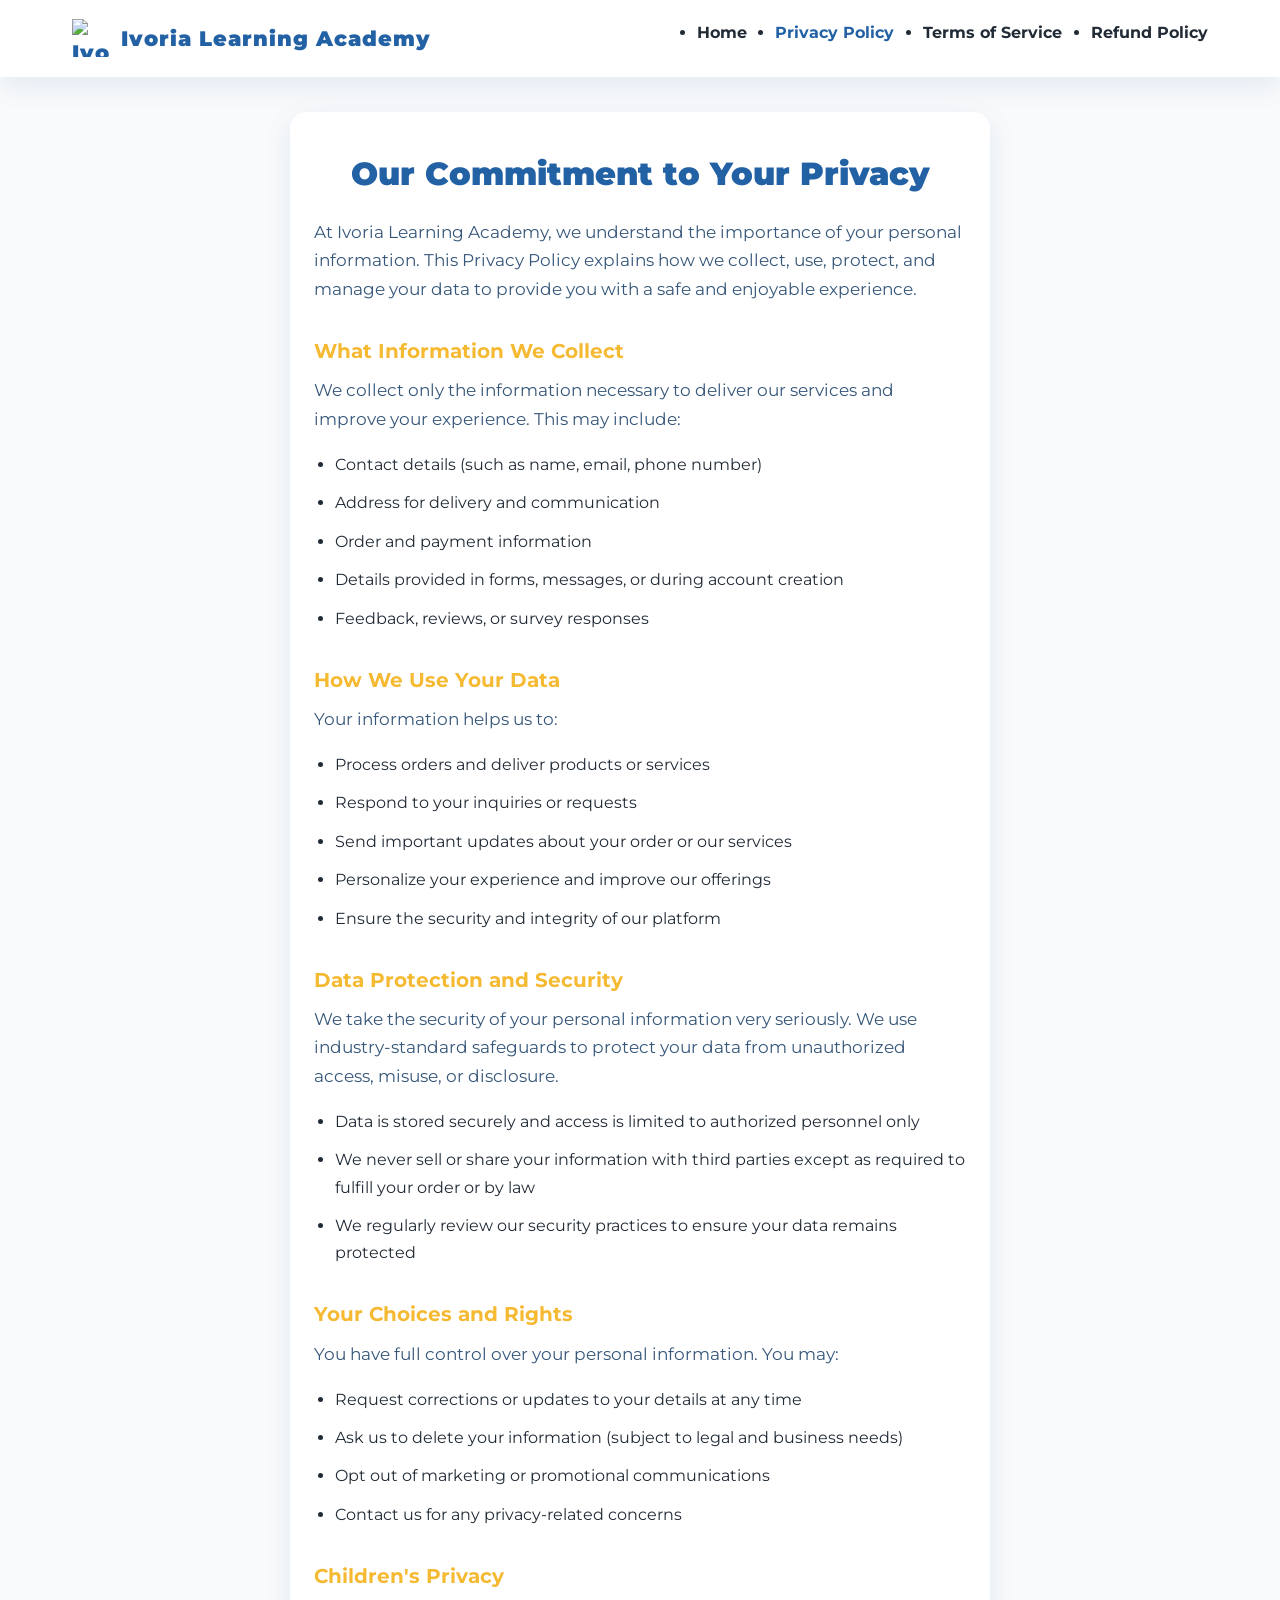
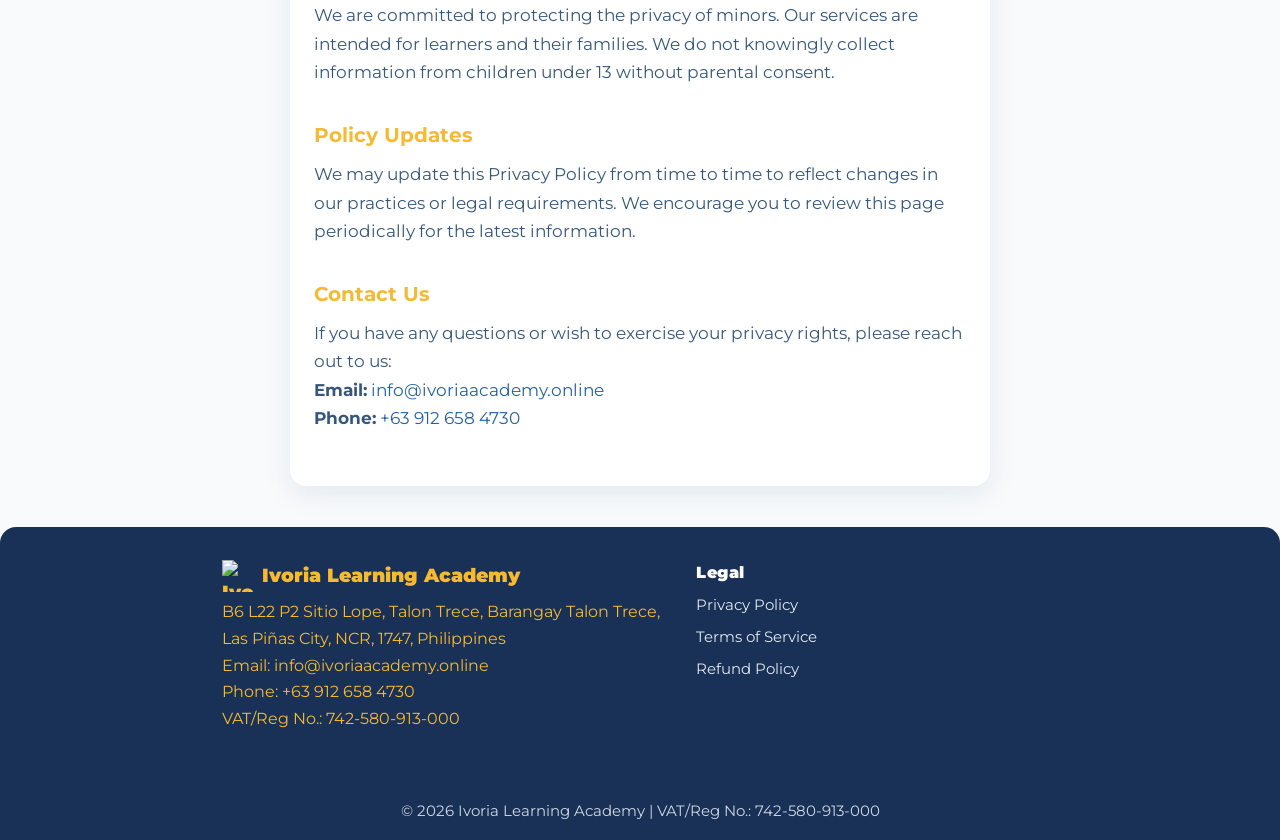
==== privacy-policy.html @ c149a13b "Create privacy-policy.html" ====
<!DOCTYPE html>
<html lang="en">
<head>
  <meta charset="UTF-8" />
  <meta name="viewport" content="width=device-width, initial-scale=1.0" />
  <title>Privacy Policy | Ivoria Learning Academy</title>
  <link rel="icon" type="image/png" href="image/FAVICON.png" />
  <link href="https://fonts.googleapis.com/css2?family=Montserrat:wght@400;700;900&display=swap" rel="stylesheet" />
  <style>
    :root {
      --primary: #2361a5;
      --accent: #f5b932;
      --background: #f9fafb;
      --white: #fff;
      --footer-bg: #193157;
      --radius: 1rem;
      --shadow: 0 8px 28px 0 rgba(35,97,165,0.11);
    }
    * { box-sizing: border-box; margin: 0; padding: 0; }
    body {
      font-family: 'Montserrat', Arial, sans-serif;
      background: var(--background);
      color: #212b36;
      min-height: 100vh;
      line-height: 1.7;
    }
    a { color: var(--primary); text-decoration: none; }
    a:hover { color: var(--accent); }
    header {
      width: 100%; background: var(--white); box-shadow: var(--shadow);
      position: sticky; top: 0; z-index: 99;
    }
    .nav {
      display: flex; align-items: center; justify-content: space-between;
      max-width: 1200px; margin: 0 auto; padding: 1.2rem 2rem;
    }
    .nav-logo {
      display: flex; align-items: center; gap: 0.7rem; font-size: 1.3rem; font-weight: 900; color: var(--primary);
      letter-spacing: 1px;
    }
    .nav-logo img { width: 38px; height: 38px; }
    .nav-list { display: flex; align-items: center; gap: 1.8rem; }
    .nav-link { color: #212b36; font-weight: 700; font-size: 1rem; }
    .nav-link.active, .nav-link:hover { color: var(--primary); }
    main {
      max-width: 700px;
      margin: 2.2rem auto 0 auto;
      background: var(--white);
      border-radius: var(--radius);
      box-shadow: var(--shadow);
      padding: 2.2rem 1.5rem;
    }
    .page-title {
      color: var(--primary); font-size: 2rem; font-weight: 900; margin-bottom: 1rem; text-align: center;
    }
    .section-title {
      color: var(--accent); font-size: 1.22rem; font-weight: 700; margin-top: 2rem; margin-bottom: .5rem;
    }
    .section-desc {
      color: #36577a; font-size: 1.05rem; margin-bottom: 1.1rem;
    }
    ul, ol { margin-left: 1.3rem; }
    li { margin-bottom: .7rem; }
    .footer {
      background: var(--footer-bg); color: var(--white); padding: 2rem 0 1rem; margin-top: 2.6rem; border-radius: var(--radius) var(--radius) 0 0;
    }
    .footer-container {
      max-width: 900px; margin: 0 auto; display: flex; flex-wrap: wrap; gap: 2rem; justify-content: space-between; align-items: flex-start; padding: 0 2rem;
    }
    .footer-brand { flex: 1 1 220px; margin-bottom: 2rem;}
    .footer-logo { display: flex; align-items: center; font-size: 1.2rem; font-weight: 900; gap: .5rem; margin-bottom: 0.45rem; color: var(--accent);}
    .footer-logo img { width: 32px; height: 32px; }
    .footer-desc { color: #f5b932; font-size: 0.98rem; margin-bottom: .6rem;}
    .footer-links-group { flex: 1 1 140px; margin-bottom: 2rem;}
    .footer-links-title { font-size: 1rem; font-weight: 900; margin-bottom: .35rem; letter-spacing: .5px;}
    .footer-links { display: flex; flex-direction: column; gap: .35rem;}
    .footer-link { color: #eef4fb; font-size: .96rem; transition: color .2s; opacity: .94;}
    .footer-link:hover { color: var(--accent);}
    .footer-bottom { text-align: center; font-size: .95rem; color: #eef4fb; margin-top: 1.5rem; opacity: .85;}
    @media (max-width: 780px) {
      main { max-width: 97vw; }
      .footer-container { flex-direction: column; gap: 2.2rem; align-items: flex-start; padding: 0 1rem; }
    }
    @media (max-width: 600px) {
      main { padding: 1rem .2rem 1.8rem .2rem; }
      .footer { padding: 1.2rem 0 .9rem; }
      .footer-logo img { width: 24px; height: 24px; }
    }
    @media (max-width: 430px) {
      main { padding: .8rem .1rem 1.2rem .1rem; }
      .footer-logo img { width: 20px; height: 20px; }
    }
  </style>
</head>
<body>
  <header>
    <nav class="nav">
      <a href="index.html" class="nav-logo">
        <img src="image/LOGO.png" alt="Ivoria Learning Academy Logo" />
        Ivoria Learning Academy
      </a>
      <ul class="nav-list">
        <li><a href="index.html" class="nav-link">Home</a></li>
        <li><a href="privacy-policy.html" class="nav-link active">Privacy Policy</a></li>
        <li><a href="terms.html" class="nav-link">Terms of Service</a></li>
        <li><a href="refund-policy.html" class="nav-link">Refund Policy</a></li>
      </ul>
    </nav>
  </header>
  <main>
    <h1 class="page-title">Our Commitment to Your Privacy</h1>
    <div class="section-desc">
      At Ivoria Learning Academy, we understand the importance of your personal information. This Privacy Policy explains how we collect, use, protect, and manage your data to provide you with a safe and enjoyable experience.
    </div>

    <h2 class="section-title">What Information We Collect</h2>
    <div class="section-desc">
      We collect only the information necessary to deliver our services and improve your experience. This may include:
    </div>
    <ul>
      <li>Contact details (such as name, email, phone number)</li>
      <li>Address for delivery and communication</li>
      <li>Order and payment information</li>
      <li>Details provided in forms, messages, or during account creation</li>
      <li>Feedback, reviews, or survey responses</li>
    </ul>

    <h2 class="section-title">How We Use Your Data</h2>
    <div class="section-desc">
      Your information helps us to:
    </div>
    <ul>
      <li>Process orders and deliver products or services</li>
      <li>Respond to your inquiries or requests</li>
      <li>Send important updates about your order or our services</li>
      <li>Personalize your experience and improve our offerings</li>
      <li>Ensure the security and integrity of our platform</li>
    </ul>

    <h2 class="section-title">Data Protection and Security</h2>
    <div class="section-desc">
      We take the security of your personal information very seriously. We use industry-standard safeguards to protect your data from unauthorized access, misuse, or disclosure.
    </div>
    <ul>
      <li>Data is stored securely and access is limited to authorized personnel only</li>
      <li>We never sell or share your information with third parties except as required to fulfill your order or by law</li>
      <li>We regularly review our security practices to ensure your data remains protected</li>
    </ul>

    <h2 class="section-title">Your Choices and Rights</h2>
    <div class="section-desc">
      You have full control over your personal information. You may:
    </div>
    <ul>
      <li>Request corrections or updates to your details at any time</li>
      <li>Ask us to delete your information (subject to legal and business needs)</li>
      <li>Opt out of marketing or promotional communications</li>
      <li>Contact us for any privacy-related concerns</li>
    </ul>

    <h2 class="section-title">Children's Privacy</h2>
    <div class="section-desc">
      We are committed to protecting the privacy of minors. Our services are intended for learners and their families. We do not knowingly collect information from children under 13 without parental consent.
    </div>

    <h2 class="section-title">Policy Updates</h2>
    <div class="section-desc">
      We may update this Privacy Policy from time to time to reflect changes in our practices or legal requirements. We encourage you to review this page periodically for the latest information.
    </div>

    <h2 class="section-title">Contact Us</h2>
    <div class="section-desc">
      If you have any questions or wish to exercise your privacy rights, please reach out to us:<br>
      <strong>Email:</strong> <a href="mailto:info@ivoriaacademy.online">info@ivoriaacademy.online</a><br>
      <strong>Phone:</strong> <a href="tel:+639126584730">+63 912 658 4730</a>
    </div>
  </main>
  <footer class="footer">
    <div class="footer-container">
      <div class="footer-brand">
        <div class="footer-logo">
          <img src="image/LOGO.png" alt="Ivoria Learning Academy Logo" />
          Ivoria Learning Academy
        </div>
        <div class="footer-desc">
          B6 L22 P2 Sitio Lope, Talon Trece, Barangay Talon Trece, Las Piñas City, NCR, 1747, Philippines<br>
          Email: <a href="mailto:info@ivoriaacademy.online" style="color:var(--accent);">info@ivoriaacademy.online</a><br>
          Phone: <a href="tel:+639126584730" style="color:var(--accent);">+63 912 658 4730</a><br>
          VAT/Reg No.: 742-580-913-000
        </div>
      </div>
      <div class="footer-links-group">
        <div class="footer-links-title">Legal</div>
        <div class="footer-links">
          <a href="privacy-policy.html" class="footer-link">Privacy Policy</a>
          <a href="terms.html" class="footer-link">Terms of Service</a>
          <a href="refund-policy.html" class="footer-link">Refund Policy</a>
        </div>
      </div>
    </div>
    <div class="footer-bottom">
      &copy; <span id="footer-year"></span> Ivoria Learning Academy | VAT/Reg No.: 742-580-913-000
    </div>
  </footer>
  <script>
    document.getElementById('footer-year').textContent = new Date().getFullYear();
  </script>
</body>
</html>
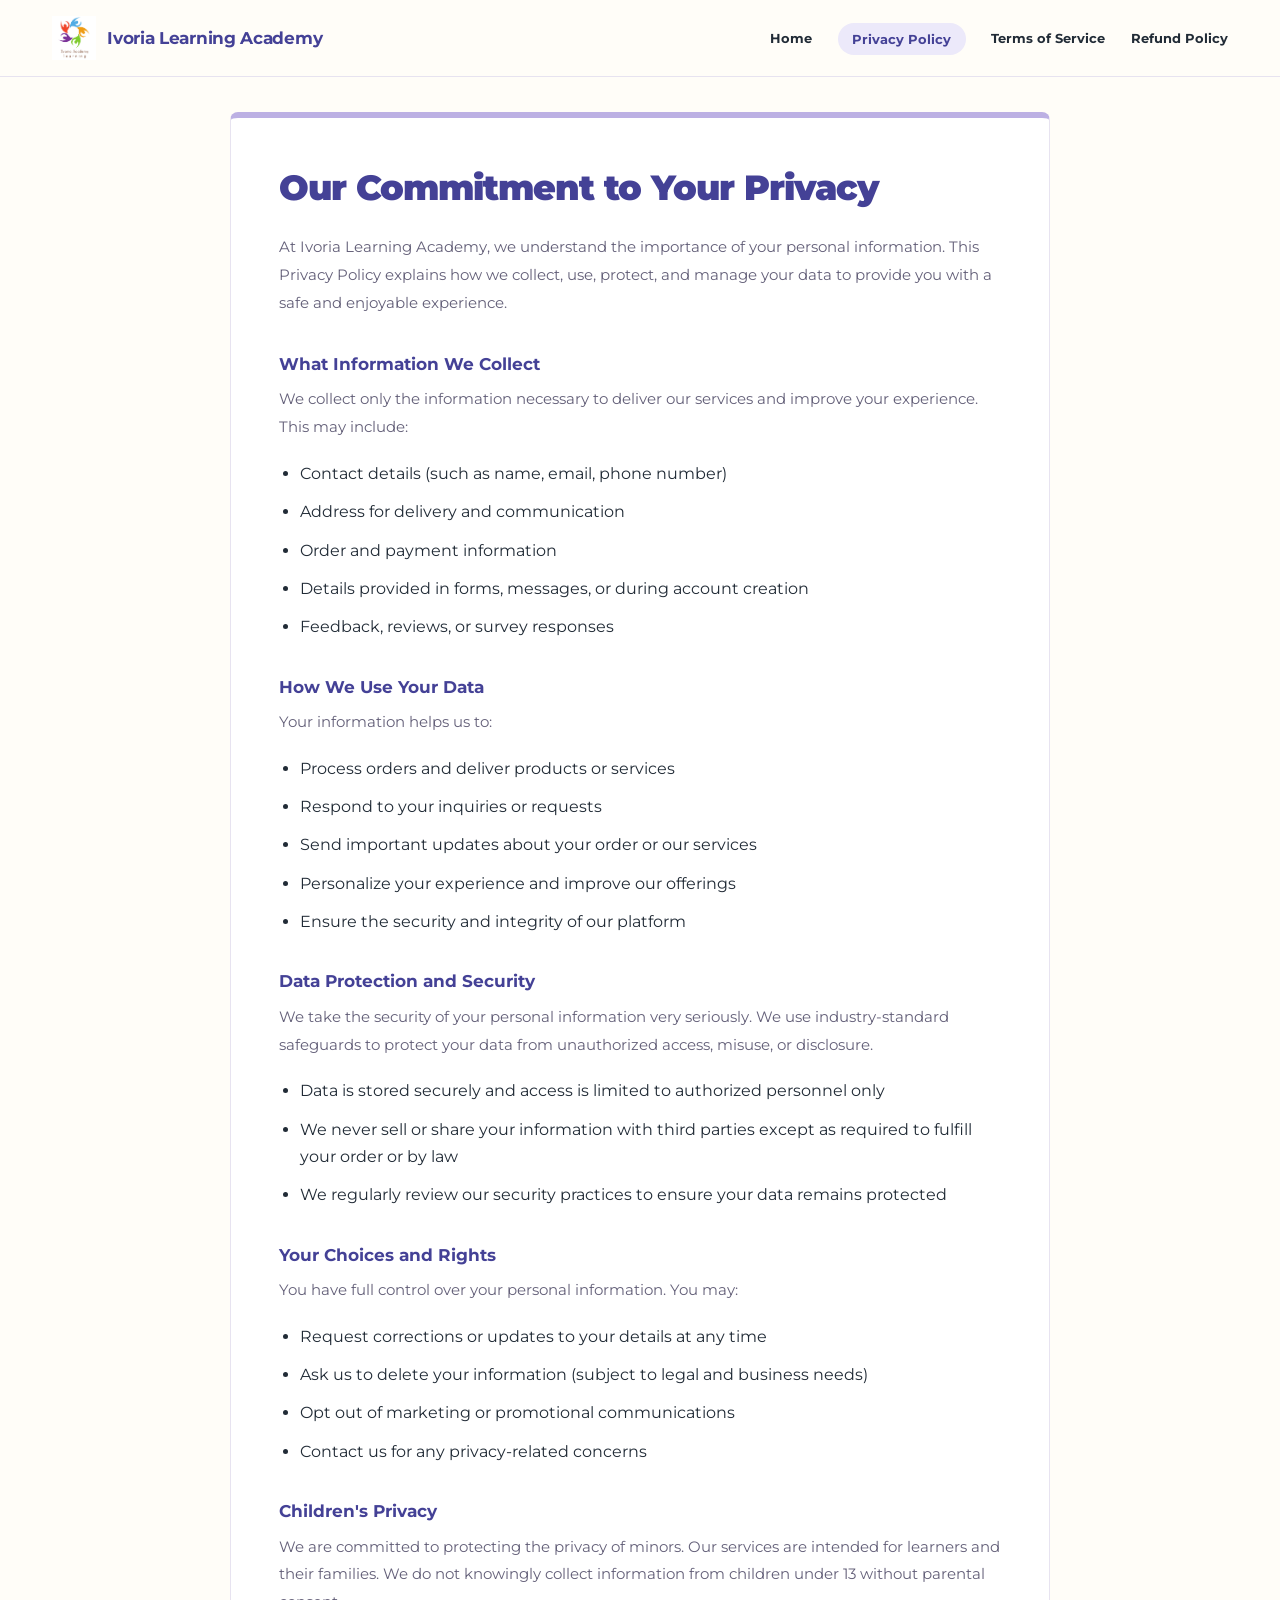
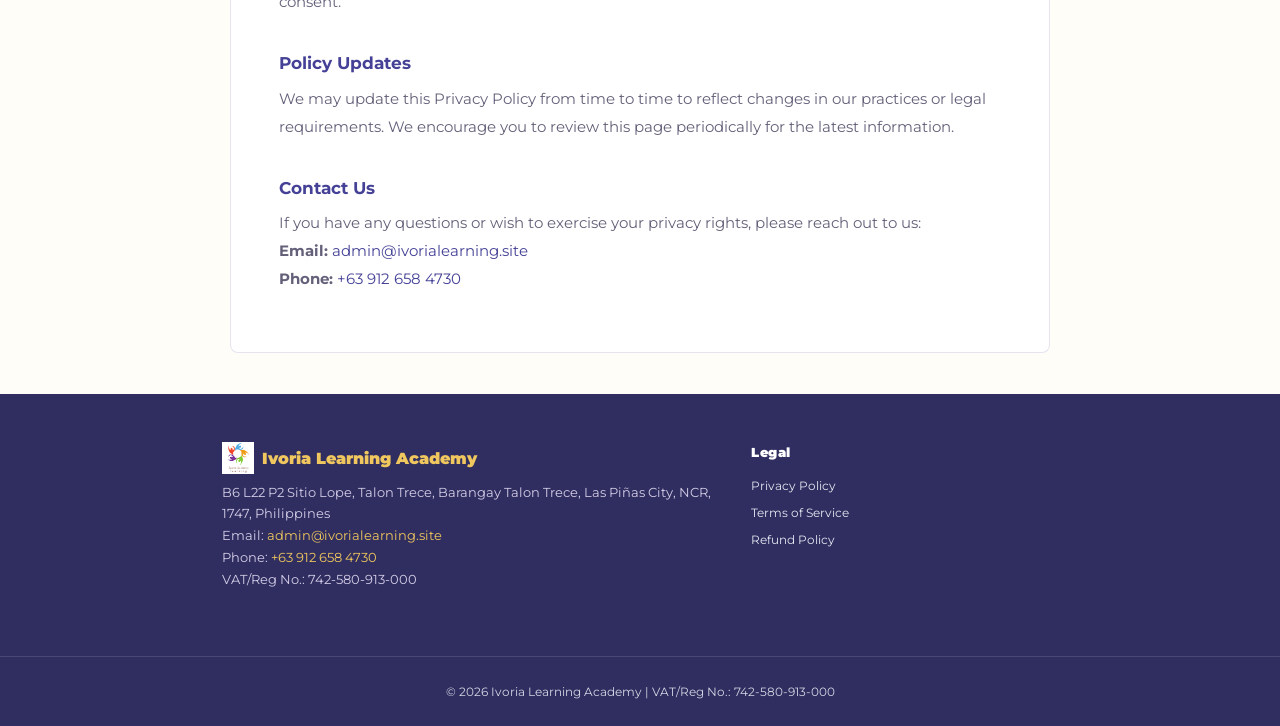
==== commit d11a8a96: "Add files via upload" ====
--- a/privacy-policy.html
+++ b/privacy-policy.html
@@ -91,6 +91,7 @@
       .footer-logo img { width: 20px; height: 20px; }
     }
   </style>
+  <link rel="stylesheet" href="refinements.css" />
 </head>
 <body>
   <header>
@@ -171,7 +172,7 @@
     <h2 class="section-title">Contact Us</h2>
     <div class="section-desc">
       If you have any questions or wish to exercise your privacy rights, please reach out to us:<br>
-      <strong>Email:</strong> <a href="mailto:info@ivoriaacademy.online">info@ivoriaacademy.online</a><br>
+      <strong>Email:</strong> <a href="mailto:admin@ivorialearning.site">admin@ivorialearning.site</a><br>
       <strong>Phone:</strong> <a href="tel:+639126584730">+63 912 658 4730</a>
     </div>
   </main>
@@ -184,7 +185,7 @@
         </div>
         <div class="footer-desc">
           B6 L22 P2 Sitio Lope, Talon Trece, Barangay Talon Trece, Las Piñas City, NCR, 1747, Philippines<br>
-          Email: <a href="mailto:info@ivoriaacademy.online" style="color:var(--accent);">info@ivoriaacademy.online</a><br>
+          Email: <a href="mailto:admin@ivorialearning.site" style="color:var(--accent);">admin@ivorialearning.site</a><br>
           Phone: <a href="tel:+639126584730" style="color:var(--accent);">+63 912 658 4730</a><br>
           VAT/Reg No.: 742-580-913-000
         </div>
--- a/refinements.css
+++ b/refinements.css
@@ -0,0 +1,148 @@
+:root {
+  --primary: #444196;
+  --accent: #f0c75e;
+  --text: #302f48;
+  --background: #fffdf8;
+  --footer-bg: #302e60;
+  --radius: 1.4rem;
+  --shadow: 0 8px 24px #39365b0a;
+  --border: 1px solid #e7e3f0;
+}
+html { scroll-behavior: smooth; scroll-padding-top: 110px; }
+body { -webkit-font-smoothing: antialiased; }
+a:hover { color: #716029; }
+a:focus-visible, button:focus-visible, input:focus-visible, select:focus-visible, textarea:focus-visible { outline: 3px solid #8a65c2; outline-offset: 4px; }
+header, .header { background: #fffdf8; box-shadow: none; border-bottom: var(--border); }
+.nav { max-width: 1240px; padding: 1rem 2rem; gap: 1.5rem; }
+.nav-logo { font-size: 1.04rem; font-weight: 700; letter-spacing: -.3px; flex-shrink: 0; }
+.nav-logo img { width: 44px; height: 44px; object-fit: contain; }
+.nav-list { list-style: none; margin: 0; gap: 1.6rem; }
+.nav-list li { margin: 0; }
+.nav-link { font-size: .8rem; }
+.nav-link.active { background: #ece9fa; padding: .55rem .9rem; border-radius: 2rem; }
+.nav-close { display: none; }
+body:has(.hero) main { max-width: 1200px; padding: 0 2rem 3rem; }
+.hero { display: flex; flex-direction: column; flex-wrap: nowrap; text-align: center; gap: 1.3rem; background: radial-gradient(circle at 10% 25%, #fff0bb 0 7%, transparent 7.2%), radial-gradient(circle at 92% 70%, #e2ddfa 0 11%, transparent 11.2%), #fffdf8; border-radius: 0; padding: 3.5rem 2rem 4rem; margin: 0 0 2rem; box-shadow: none; border-bottom: 2px solid #e5def3; }
+.hero-img-container { order: -1; flex: none; min-width: 0; justify-content: center; }
+.hero-img { width: 94px; height: 94px; margin: 0; object-fit: contain; border-radius: 24px; background: #fff; box-shadow: 7px 7px 0 #e8e2f4; transform: rotate(-5deg); }
+.hero-content { flex: none; min-width: 0; max-width: 790px; }
+.hero-title { color: #373365; font-size: clamp(2.5rem, 5.5vw, 4.5rem); line-height: 1.08; letter-spacing: -2.5px; margin: .9rem 0 1.5rem; }
+.hero-desc { max-width: 660px; margin: 0 auto 1.8rem; color: #646079; font-size: .98rem; line-height: 1.9; }
+.hero-btns { justify-content: center; flex-wrap: wrap; gap: .9rem; }
+.btn-primary, .btn-secondary { padding: .9rem 1.6rem; border-radius: .7rem; font-size: .85rem; box-shadow: none; }
+.btn-primary { box-shadow: 0 4px 0 #2f2c70; }
+.btn-secondary { border: 1px solid #cbc4e6; background: #fff; }
+.section-heading { font-size: 1.8rem; color: #373365; letter-spacing: -.8px; line-height: 1.3; margin: 3rem 0 1.5rem; }
+.info-sections { gap: 0; }
+.info-card { min-width: 0; max-width: none; box-shadow: none; border-radius: 0; text-align: left; align-items: flex-start; }
+.info-title { font-weight: 700; font-size: 1rem; margin-bottom: .55rem; }
+.info-desc { color: #646079; font-size: .87rem; line-height: 1.85; overflow-wrap: anywhere; }
+.info-icon { font-size: 1.5rem; }
+#about { display: grid; grid-template-columns: 1.2fr 1fr; gap: 0 3rem; padding-bottom: 1.5rem; }
+#about .info-card { padding: 1.5rem 0; border-bottom: var(--border); background: transparent; }
+#about .info-icon { background: #ece9fa; border-radius: .7rem; width: 42px; height: 42px; display: grid; place-items: center; margin-bottom: .9rem; }
+#programs { display: grid; grid-template-columns: repeat(4, minmax(0, 1fr)); gap: 1rem; }
+#programs .info-card { padding: 1.6rem 1.3rem; background: #ede8fa; border-radius: 1.2rem 1.2rem .4rem 1.2rem; }
+#programs .info-card:nth-child(2) { background: #e0f1ef; }
+#programs .info-card:nth-child(3) { background: #fff0c7; }
+#programs .info-card:nth-child(4) { background: #f9e5de; }
+#programs .info-icon { font-size: 2.2rem; margin-bottom: 1.2rem; }
+#shop { padding: 2rem 0; }
+#shop .section-title { text-align: left; color: #373365; font-size: 1.8rem; letter-spacing: -.8px; margin-bottom: 1.5rem; }
+.products-grid { grid-template-columns: repeat(2, minmax(0, 1fr)); gap: 1rem; }
+.product-card { display: grid; grid-template-columns: 145px minmax(0, 1fr); grid-template-rows: auto 1fr auto auto; column-gap: 1.3rem; align-items: start; padding: 1.3rem; border: var(--border); border-radius: 1rem; box-shadow: none; }
+.product-card:hover { transform: translateY(-3px); box-shadow: 0 6px 0 #ece8f4; }
+.product-img { grid-column: 1; grid-row: 1 / 5; width: 145px; height: 175px; object-fit: contain; padding: .5rem; margin: 0; background: #f5f2fc; border-radius: .65rem; align-self: center; }
+.product-name, .product-desc, .product-price, .product-add { grid-column: 2; text-align: left; }
+.product-name { font-size: .94rem; font-weight: 700; padding-top: 1.2rem; }
+.product-desc { font-size: .78rem; color: #6b657d; margin-bottom: .8rem; }
+.product-price { font-size: 1rem; margin-bottom: .5rem; }
+.product-add { width: fit-content; font-size: .73rem; font-weight: 700; border-radius: .5rem; padding: .6rem .9rem; }
+.product-badge { top: .6rem; right: .9rem; background: transparent; color: #736c86; font-size: .63rem; letter-spacing: .1px; padding: 0; box-shadow: none; }
+#faq { display: block; padding: .5rem 0 2rem; }
+#faq .info-card { display: grid; grid-template-columns: 34px 1fr 1.2fr; gap: 1rem; align-items: start; border-bottom: var(--border); padding: 1.5rem 0; background: transparent; }
+#faq .info-title { margin: 0; }
+#faq .info-icon { margin: 0; }
+#contact { display: grid; grid-template-columns: repeat(2, minmax(0, 1fr)); gap: 1.5rem 3rem; padding: 2rem; background: #f0ecf9; border-radius: 1.5rem; }
+#contact .info-card { background: transparent; padding: 0; }
+#contact .info-title { font-size: .9rem; }
+.policy-sections { border-top: var(--border); padding-top: 1.5rem; gap: 2rem; }
+.policy-card { background: transparent; box-shadow: none; padding: .5rem 0; max-width: none; }
+.policy-title { font-size: .9rem; font-weight: 700; }
+.policy-body { color: #6b657d; font-size: .8rem; }
+.policy-body a { text-decoration: underline; text-underline-offset: 4px; font-weight: 700; }
+.footer { border-radius: 0; padding: 3rem 0 1.5rem; }
+.footer-brand { flex-basis: 330px; }
+.footer-logo { font-size: 1rem; }
+.footer-desc { color: #d4cee8; font-size: .8rem; overflow-wrap: anywhere; }
+.footer-links-title { font-size: .8rem; margin-bottom: .7rem; }
+.footer-link, .footer-bottom { font-size: .78rem; }
+.footer-bottom { border-top: 1px solid #ffffff26; padding-top: 1.5rem; }
+.floating-cart-btn { left: auto; right: 24px; bottom: 24px; border-radius: 1rem; width: 54px; height: 54px; font-size: 1.6rem; box-shadow: 0 4px 0 #29265b; }
+.cart-overlay { background: #302e6055; backdrop-filter: blur(3px); }
+.cart-sidebar { width: 390px; }
+.cart-sidebar-title { font-size: 1.4rem; }
+.cart-sidebar-footer { gap: 1rem; flex-wrap: wrap; }
+.cart-item-details { min-width: 0; overflow-wrap: anywhere; }
+body:not(:has(.hero)) main { max-width: 820px; padding: 2.5rem 3rem; border: var(--border); border-top: 6px solid #bcb0e3; border-radius: .5rem; box-shadow: none; }
+.page-title, .summary-title { text-align: left; font-size: 2.2rem; letter-spacing: -1px; }
+body:not(:has(.hero)) .section-title { color: var(--primary); font-size: 1.05rem; text-align: left; }
+.section-desc, .summary-intro { color: #646079; font-size: .92rem; line-height: 1.9; }
+.summary-intro { text-align: left; }
+.order-details { background: #f4f0fa; border: none; box-shadow: none; }
+.order-total { color: var(--primary); }
+.details-list li { font-size: .87rem; }
+.form-row label { font-size: .83rem; color: #56516e; }
+.form-row input, .form-row select, .form-row textarea { background: #fffdf8; border: 1px solid #d9d2e8; padding: .85rem; font-size: 1rem; }
+.submit-btn { font-size: .9rem; box-shadow: 0 4px 0 #2f2c70; }
+@media (min-width: 701px) and (max-width: 1100px) {
+  .nav { flex-wrap: wrap; justify-content: center; gap: .7rem; }
+  .nav-actions { display: none; }
+  .product-card { grid-template-columns: 100px minmax(0, 1fr); gap: .8rem; padding: 1rem; }
+  .product-img { width: 100px; height: 145px; }
+  #programs { grid-template-columns: repeat(2, minmax(0, 1fr)); }
+}
+@media (max-width: 700px) {
+  html { scroll-padding-top: 90px; }
+  .nav { padding: .8rem 1rem; gap: .5rem; }
+  .nav-logo { font-size: .95rem; }
+  .nav-logo img { width: 34px; height: 34px; }
+  .nav-toggle { margin-left: 0; }
+  body:has(.hero) main { padding: 0 1.2rem 2rem; }
+  .hero { padding: 2.5rem .3rem 3rem; }
+  .hero-title { font-size: 2.8rem; letter-spacing: -1.5px; }
+  .hero-desc { font-size: .88rem; }
+  .hero-img { margin: 0; }
+  .hero-btns { gap: .7rem; }
+  .btn-primary, .btn-secondary { font-size: .76rem; padding: .8rem 1.1rem; }
+  #about { grid-template-columns: 1fr; gap: 0; }
+  #programs { grid-template-columns: repeat(2, minmax(0, 1fr)); gap: .75rem; }
+  #programs .info-card { padding: 1.25rem 1rem; }
+  .info-title { font-size: .9rem; }
+  .info-desc { font-size: .82rem; }
+  .products-grid { grid-template-columns: 1fr; }
+  .product-card { grid-template-columns: 110px minmax(0, 1fr); gap: .1rem 1rem; padding: 1rem; }
+  .product-img { width: 110px; height: 150px; }
+  #faq .info-card { grid-template-columns: 28px 1fr; gap: .5rem .8rem; }
+  #faq .info-desc { grid-column: 2; }
+  #contact { grid-template-columns: 1fr; padding: 1.5rem; gap: 1.5rem; }
+  .footer-brand, .footer-links-group { flex-basis: auto; }
+  .footer-container { gap: 1rem; }
+  body:not(:has(.hero)) .nav { flex-wrap: wrap; justify-content: center; }
+  body:not(:has(.hero)) .nav-list { flex-wrap: wrap; justify-content: center; gap: .7rem 1rem; }
+  body:not(:has(.hero)) .nav-link { font-size: .72rem; }
+  body:not(:has(.hero)) main { margin: 1rem; max-width: calc(100% - 2rem); padding: 1.5rem; }
+  .page-title, .summary-title { font-size: 1.9rem; }
+  .cart-sidebar { padding: 1.5rem 1rem; }
+}
+@media (max-width: 360px) {
+  .nav-logo { font-size: .82rem; }
+  #programs { grid-template-columns: 1fr; }
+  .product-card { grid-template-columns: 85px minmax(0, 1fr); }
+  .product-img { width: 85px; }
+}
+@media (prefers-reduced-motion: reduce) {
+  html { scroll-behavior: auto; }
+  *, *::before, *::after { transition: none !important; animation: none !important; }
+  .product-card:hover { transform: none; }
+}
